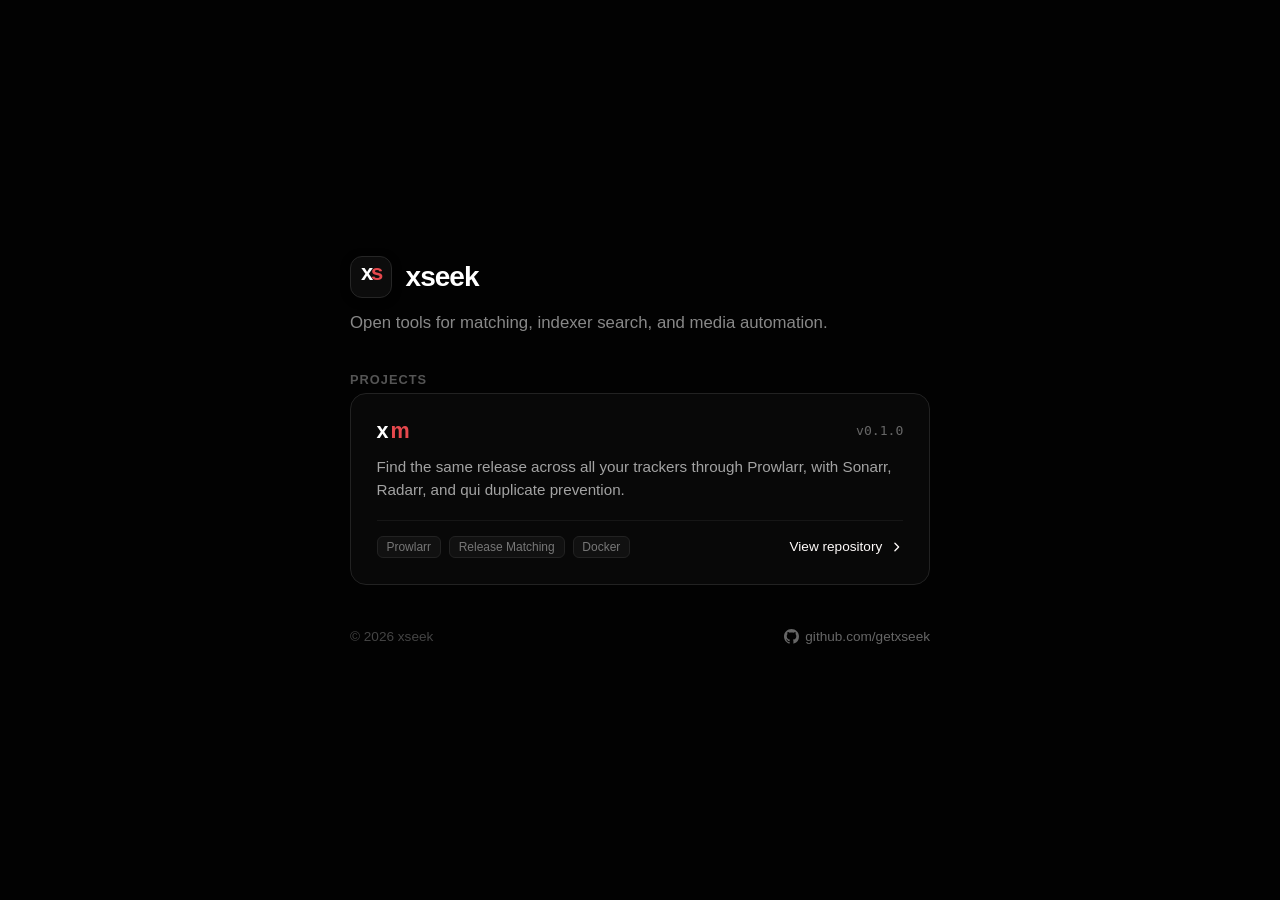
==== index.html @ e9cdfa70 "Landing placeholder for getxseek.com" ====
<!DOCTYPE html>
<html lang="en">
<head>
  <meta charset="UTF-8">
  <meta name="viewport" content="width=device-width, initial-scale=1.0">
  <link rel="icon" type="image/svg+xml" href="data:image/svg+xml,<svg xmlns='http://www.w3.org/2000/svg' viewBox='0 0 64 64'><rect width='64' height='64' rx='16' fill='%23080808'/><rect width='62' height='62' x='1' y='1' rx='15' stroke='%23282828' stroke-width='1.5' fill='none'/><text x='21' y='40.5' font-family='Geist, Inter, -apple-system, BlinkMacSystemFont, Segoe UI, Roboto, Helvetica, Arial, sans-serif' font-size='34' font-weight='800' fill='%23FFFFFF' text-anchor='middle'>x</text><text x='44.5' y='40.5' font-family='Geist, Inter, -apple-system, BlinkMacSystemFont, Segoe UI, Roboto, Helvetica, Arial, sans-serif' font-size='34' font-weight='800' fill='%23E5484D' text-anchor='middle'>s</text></svg>">
  <style>
    *, *::before, *::after {
      box-sizing: border-box;
      margin: 0;
      padding: 0;
    }

    :root {
      --primary: #e5484d;
      --foreground: #fffbfa;
      --card: #080808;
      --card-hover: #0e0e0e;
      --border: #222222;
      --border-hover: #333333;
      --muted: #888888;
    }

    body {
      background-color: #020202;
      color: var(--foreground);
      font-family: -apple-system, BlinkMacSystemFont, "Segoe UI", Roboto, Helvetica, Arial, sans-serif;
      min-height: 100vh;
      display: flex;
      flex-direction: column;
      align-items: center;
      justify-content: center;
      padding: 3.5rem 1.5rem;
      position: relative;
      overflow-x: hidden;
      -webkit-font-smoothing: antialiased;
      -moz-osx-font-smoothing: grayscale;
    }

    /* Off-center droplet ripples background matching xseek-match */
    .auth-abstract {
      position: fixed;
      inset: 0;
      z-index: 0;
      pointer-events: none;
      overflow: hidden;
      mask-image: radial-gradient(ellipse 35% 35% at 50% 50%, rgba(0, 0, 0, 0.25), black 95%);
    }

    .auth-abstract i {
      position: absolute;
      left: 74%;
      top: 26%;
      width: 140vmax;
      height: 140vmax;
      border: 1px solid rgba(229, 72, 77, 0.12);
      border-radius: 50%;
      transform: translate(-50%, -50%) scale(0.18);
      opacity: 0;
    }

    @media (prefers-reduced-motion: no-preference) {
      .auth-abstract i {
        animation: auth-droplet 15s cubic-bezier(0.16, 0.45, 0.4, 1) infinite;
      }
      .auth-abstract i:nth-child(2) {
        animation-delay: -5s;
      }
      .auth-abstract i:nth-child(3) {
        animation-delay: -10s;
      }
    }

    @keyframes auth-droplet {
      0% {
        transform: translate(-50%, -50%) scale(0.02);
        opacity: 0;
      }
      12% {
        opacity: 0.85;
      }
      65% {
        opacity: 0.35;
      }
      100% {
        transform: translate(-50%, -50%) scale(1);
        opacity: 0;
      }
    }

    @media (prefers-reduced-motion: reduce) {
      .auth-abstract i {
        opacity: 0.3;
        transform: translate(-50%, -50%) scale(0.35);
      }
      .auth-abstract i:nth-child(2) {
        opacity: 0.2;
        transform: translate(-50%, -50%) scale(0.65);
      }
      .auth-abstract i:nth-child(3) {
        opacity: 0.1;
        transform: translate(-50%, -50%) scale(0.95);
      }
    }

    .wrapper {
      position: relative;
      z-index: 1;
      width: 100%;
      max-width: 580px;
      display: flex;
      flex-direction: column;
      gap: 2.25rem;
    }

    /* Org Header */
    .org-header {
      display: flex;
      flex-direction: column;
      gap: 0.75rem;
    }

    .org-brand {
      display: inline-flex;
      align-items: center;
      gap: 0.85rem;
      text-decoration: none;
      color: inherit;
      width: fit-content;
    }

    .org-icon {
      width: 42px;
      height: 42px;
      border-radius: 12px;
      background: #0c0c0c;
      border: 1.5px solid #262626;
      display: flex;
      align-items: center;
      justify-content: center;
      font-size: 22px;
      font-weight: 800;
      line-height: 1;
      letter-spacing: -0.1em;
      box-shadow: 0 2px 10px rgba(0, 0, 0, 0.4);
    }

    .org-icon .mark {
      display: inline-flex;
      align-items: center;
      transform: translateY(-4.5px);
    }

    .org-icon .x {
      color: #ffffff;
    }

    .org-icon .s {
      color: var(--primary);
    }

    .org-title {
      font-size: 28px;
      font-weight: 800;
      letter-spacing: -0.035em;
      color: #ffffff;
    }

    .org-tagline {
      color: var(--muted);
      font-size: 1.05rem;
      line-height: 1.5;
    }

    /* Projects Section */
    .section-title {
      font-size: 0.8rem;
      font-weight: 600;
      text-transform: uppercase;
      letter-spacing: 0.08em;
      color: #555555;
      margin-bottom: 0.4rem;
    }

    .projects-list {
      display: flex;
      flex-direction: column;
      gap: 1rem;
    }

    /* Project Card */
    .project-card {
      display: block;
      background: var(--card);
      border: 1px solid var(--border);
      border-radius: 16px;
      padding: 1.6rem;
      text-decoration: none;
      color: inherit;
      transition: all 0.18s ease-in-out;
      position: relative;
    }

    .project-card:hover {
      background: var(--card-hover);
      border-color: var(--border-hover);
      box-shadow: 0 6px 30px rgba(0, 0, 0, 0.5);
      transform: translateY(-1.5px);
    }

    .project-top {
      display: flex;
      align-items: center;
      justify-content: space-between;
      gap: 1rem;
      margin-bottom: 0.85rem;
    }

    .project-identity {
      display: flex;
      align-items: center;
      gap: 0.95rem;
    }

    .project-name {
      font-size: 1.35rem;
      font-weight: 750;
      letter-spacing: -0.025em;
      color: #ffffff;
      display: inline-flex;
      align-items: center;
      line-height: 1;
      white-space: pre;
    }

    .project-name .dot {
      color: #555555;
      margin: 0 0.15rem;
      font-weight: 400;
    }

    .project-name .match {
      color: var(--primary);
      font-weight: 700;
    }

    /* Animation on xseek match */
    .xm-collapse {
      --xm-start: 650ms;
      display: inline-flex;
      align-items: center;
      line-height: 1;
      white-space: pre;
    }

    @media (prefers-reduced-motion: no-preference) {
      .xm-collapse .xm-x {
        animation: xm-close 750ms cubic-bezier(0.65, 0, 0.35, 1) var(--xm-start) both;
      }
      .xm-collapse .xm-tuck {
        display: inline-block;
        overflow: hidden;
        max-width: 1em;
        animation: xm-tuck 750ms cubic-bezier(0.65, 0, 0.35, 1) var(--xm-start) both;
      }

      .project-card:hover .xm-collapse .xm-x {
        animation: none;
        letter-spacing: -0.02em;
        transition: letter-spacing 0.35s cubic-bezier(0.16, 1, 0.3, 1);
      }
      .project-card:hover .xm-collapse .xm-tuck {
        animation: none;
        max-width: 1em;
        opacity: 1;
        transform: translateX(0);
        transition: all 0.35s cubic-bezier(0.16, 1, 0.3, 1);
      }
    }

    @keyframes xm-tuck {
      to {
        max-width: 0;
        opacity: 0;
        transform: translateX(-70%);
      }
    }

    @keyframes xm-close {
      from {
        letter-spacing: -0.02em;
      }
      to {
        letter-spacing: -0.13em;
      }
    }

    .version-tag {
      font-size: 0.82rem;
      font-weight: 500;
      color: #666666;
      font-family: ui-monospace, SFMono-Regular, Menlo, Monaco, Consolas, monospace;
    }

    .project-desc {
      color: #a3a3a3;
      font-size: 0.95rem;
      line-height: 1.55;
      margin-bottom: 1.15rem;
    }

    .project-footer {
      display: flex;
      align-items: center;
      justify-content: space-between;
      gap: 1rem;
      padding-top: 0.9rem;
      border-top: 1px solid #161616;
    }

    .tags {
      display: flex;
      align-items: center;
      gap: 0.5rem;
      flex-wrap: wrap;
    }

    .tag {
      font-size: 0.75rem;
      color: #777777;
      background: #111111;
      border: 1px solid #222222;
      padding: 0.2rem 0.55rem;
      border-radius: 6px;
    }

    .repo-link {
      display: inline-flex;
      align-items: center;
      gap: 0.45rem;
      font-size: 0.85rem;
      color: #fffbfa;
      font-weight: 500;
      transition: color 0.15s ease;
    }

    .repo-link svg {
      width: 14px;
      height: 14px;
      fill: currentColor;
    }

    .project-card:hover .repo-link {
      color: #ff9b9f;
    }

    /* Footer */
    .org-footer {
      display: flex;
      align-items: center;
      justify-content: space-between;
      color: #444444;
      font-size: 0.85rem;
      padding-top: 0.5rem;
    }

    .org-footer a {
      color: #666666;
      text-decoration: none;
      display: inline-flex;
      align-items: center;
      gap: 0.4rem;
      transition: color 0.15s ease;
    }

    .org-footer a:hover {
      color: #ffffff;
    }

    .org-footer svg {
      width: 15px;
      height: 15px;
      fill: currentColor;
    }
  </style>
</head>
<body>
  <!-- Droplet ripples background -->
  <div class="auth-abstract" aria-hidden="true">
    <i></i><i></i><i></i>
  </div>

  <div class="wrapper">
    <!-- Organization Header -->
    <header class="org-header">
      <div class="org-brand">
        <div class="org-icon" aria-hidden="true">
          <span class="mark"><span class="x">x</span><span class="s">s</span></span>
        </div>
        <h1 class="org-title">xseek</h1>
      </div>
      <p class="org-tagline">Open tools for matching, indexer search, and media automation.</p>
    </header>

    <!-- Projects Section -->
    <section>
      <div class="section-title">Projects</div>
      <div class="projects-list">
        <a class="project-card" href="https://github.com/getxseek/xseek-match" target="_blank" rel="noopener noreferrer">
          <div class="project-top">
            <h2 class="project-name xm-collapse">
              <span class="xm-x">x</span><span class="xm-tuck">s</span><span class="xm-tuck">e</span><span class="xm-tuck">e</span><span class="xm-tuck">k</span><span class="xm-tuck dot">&nbsp;·&nbsp;</span><span class="match">m</span><span class="xm-tuck match">a</span><span class="xm-tuck match">t</span><span class="xm-tuck match">c</span><span class="xm-tuck match">h</span>
            </h2>
            <span class="version-tag">v0.1.0</span>
          </div>

          <p class="project-desc">Find the same release across all your trackers through Prowlarr, with Sonarr, Radarr, and qui duplicate prevention.</p>

          <div class="project-footer">
            <div class="tags">
              <span class="tag">Prowlarr</span>
              <span class="tag">Release Matching</span>
              <span class="tag">Docker</span>
            </div>
            <span class="repo-link">
              <span>View repository</span>
              <svg viewBox="0 0 16 16" aria-hidden="true"><path fill-rule="evenodd" d="M6.22 3.22a.75.75 0 011.06 0l4.25 4.25a.75.75 0 010 1.06l-4.25 4.25a.75.75 0 01-1.06-1.06L9.94 8 6.22 4.28a.75.75 0 010-1.06z"/></svg>
            </span>
          </div>
        </a>
      </div>
    </section>

    <!-- Footer -->
    <footer class="org-footer">
      <span>© 2026 xseek</span>
      <a href="https://github.com/getxseek" target="_blank" rel="noopener noreferrer">
        <svg viewBox="0 0 24 24" aria-hidden="true">
          <path d="M12 0C5.37 0 0 5.37 0 12c0 5.31 3.435 9.795 8.205 11.385.6.105.825-.255.825-.57 0-.285-.015-1.23-.015-2.235-3.015.555-3.795-.735-4.035-1.41-.135-.345-.72-1.41-1.23-1.695-.42-.225-1.02-.78-.015-.795.945-.015 1.62.87 1.845 1.23 1.08 1.815 2.805 1.305 3.495.99.105-.78.42-1.305.765-1.605-2.67-.3-5.46-1.335-5.46-5.925 0-1.305.465-2.385 1.23-3.225-.12-.3-.54-1.53.12-3.18 0 0 1.005-.315 3.3 1.23.96-.27 1.98-.405 3-.405s2.04.135 3 .405c2.295-1.56 3.3-1.23 3.3-1.23.66 1.65.24 2.88.12 3.18.765.84 1.23 1.905 1.23 3.225 0 4.605-2.805 5.625-5.475 5.925.435.375.81 1.095.81 2.22 0 1.605-.015 2.895-.015 3.3 0 .315.225.69.825.57A12.02 12.02 0 0024 12c0-6.63-5.37-12-12-12z"/>
        </svg>
        <span>github.com/getxseek</span>
      </a>
    </footer>
  </div>
</body>
</html>
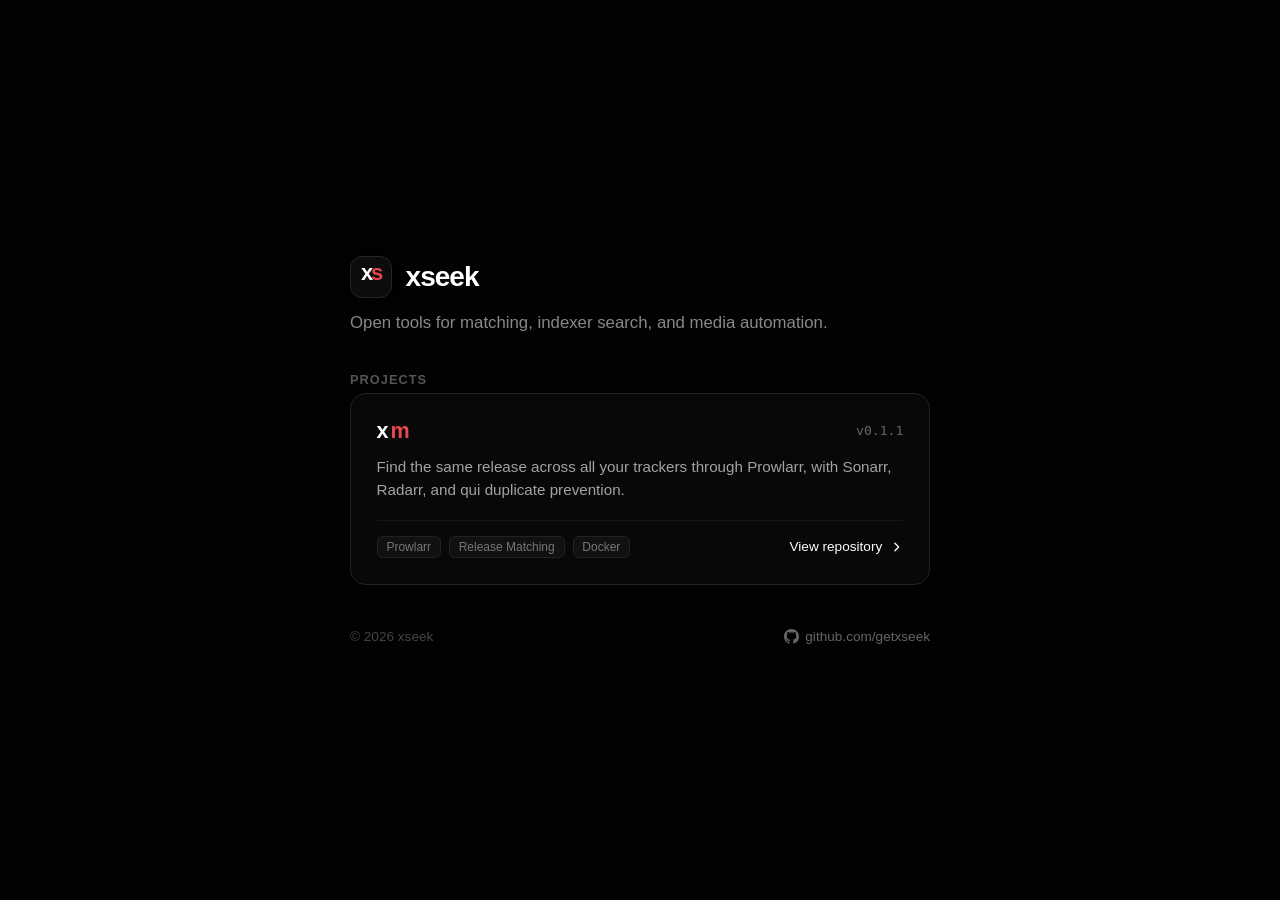
==== commit 06606e55: "chore: bump xseek-match version to v0.1.1" ====
--- a/index.html
+++ b/index.html
@@ -411,7 +411,7 @@
             <h2 class="project-name xm-collapse">
               <span class="xm-x">x</span><span class="xm-tuck">s</span><span class="xm-tuck">e</span><span class="xm-tuck">e</span><span class="xm-tuck">k</span><span class="xm-tuck dot">&nbsp;·&nbsp;</span><span class="match">m</span><span class="xm-tuck match">a</span><span class="xm-tuck match">t</span><span class="xm-tuck match">c</span><span class="xm-tuck match">h</span>
             </h2>
-            <span class="version-tag">v0.1.0</span>
+            <span class="version-tag">v0.1.1</span>
           </div>
 
           <p class="project-desc">Find the same release across all your trackers through Prowlarr, with Sonarr, Radarr, and qui duplicate prevention.</p>
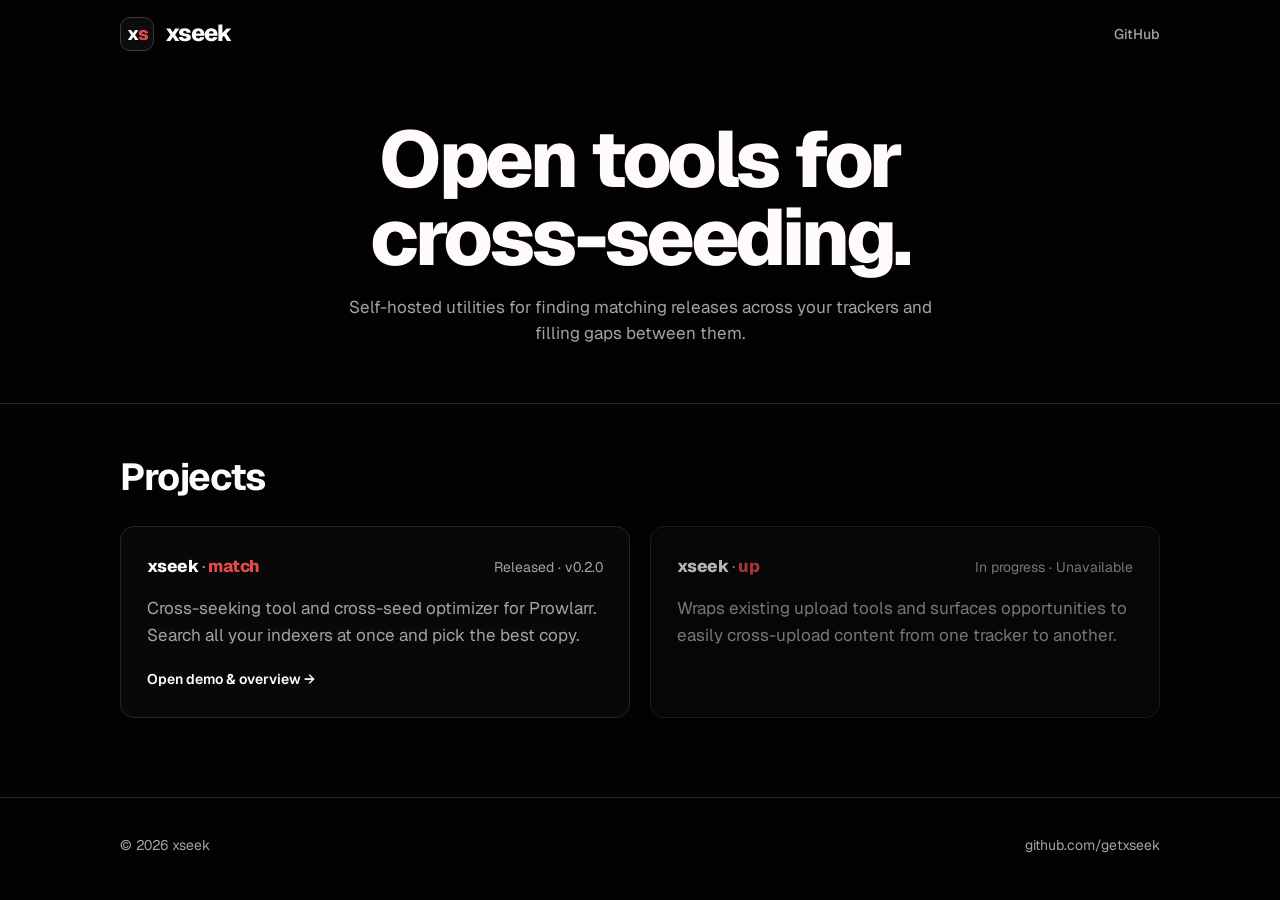
==== commit 357f3648: "feat: redesign landing page and add xseek-match demo subpage" ====
--- a/index.html
+++ b/index.html
@@ -1,446 +1,76 @@
 <!DOCTYPE html>
-<html lang="en">
+<html lang="en" data-theme="xseek">
 <head>
   <meta charset="UTF-8">
   <meta name="viewport" content="width=device-width, initial-scale=1.0">
+  <title>xseek | Open tools for cross-seeding</title>
+  <meta name="description" content="Self-hosted utilities for finding matching releases across your trackers and filling gaps between them.">
   <link rel="icon" type="image/svg+xml" href="data:image/svg+xml,<svg xmlns='http://www.w3.org/2000/svg' viewBox='0 0 64 64'><rect width='64' height='64' rx='16' fill='%23080808'/><rect width='62' height='62' x='1' y='1' rx='15' stroke='%23282828' stroke-width='1.5' fill='none'/><text x='21' y='40.5' font-family='Geist, Inter, -apple-system, BlinkMacSystemFont, Segoe UI, Roboto, Helvetica, Arial, sans-serif' font-size='34' font-weight='800' fill='%23FFFFFF' text-anchor='middle'>x</text><text x='44.5' y='40.5' font-family='Geist, Inter, -apple-system, BlinkMacSystemFont, Segoe UI, Roboto, Helvetica, Arial, sans-serif' font-size='34' font-weight='800' fill='%23E5484D' text-anchor='middle'>s</text></svg>">
-  <style>
-    *, *::before, *::after {
-      box-sizing: border-box;
-      margin: 0;
-      padding: 0;
-    }
-
-    :root {
-      --primary: #e5484d;
-      --foreground: #fffbfa;
-      --card: #080808;
-      --card-hover: #0e0e0e;
-      --border: #222222;
-      --border-hover: #333333;
-      --muted: #888888;
-    }
-
-    body {
-      background-color: #020202;
-      color: var(--foreground);
-      font-family: -apple-system, BlinkMacSystemFont, "Segoe UI", Roboto, Helvetica, Arial, sans-serif;
-      min-height: 100vh;
-      display: flex;
-      flex-direction: column;
-      align-items: center;
-      justify-content: center;
-      padding: 3.5rem 1.5rem;
-      position: relative;
-      overflow-x: hidden;
-      -webkit-font-smoothing: antialiased;
-      -moz-osx-font-smoothing: grayscale;
-    }
-
-    /* Off-center droplet ripples background matching xseek-match */
-    .auth-abstract {
-      position: fixed;
-      inset: 0;
-      z-index: 0;
-      pointer-events: none;
-      overflow: hidden;
-      mask-image: radial-gradient(ellipse 35% 35% at 50% 50%, rgba(0, 0, 0, 0.25), black 95%);
-    }
-
-    .auth-abstract i {
-      position: absolute;
-      left: 74%;
-      top: 26%;
-      width: 140vmax;
-      height: 140vmax;
-      border: 1px solid rgba(229, 72, 77, 0.12);
-      border-radius: 50%;
-      transform: translate(-50%, -50%) scale(0.18);
-      opacity: 0;
-    }
-
-    @media (prefers-reduced-motion: no-preference) {
-      .auth-abstract i {
-        animation: auth-droplet 15s cubic-bezier(0.16, 0.45, 0.4, 1) infinite;
-      }
-      .auth-abstract i:nth-child(2) {
-        animation-delay: -5s;
-      }
-      .auth-abstract i:nth-child(3) {
-        animation-delay: -10s;
-      }
-    }
-
-    @keyframes auth-droplet {
-      0% {
-        transform: translate(-50%, -50%) scale(0.02);
-        opacity: 0;
-      }
-      12% {
-        opacity: 0.85;
-      }
-      65% {
-        opacity: 0.35;
-      }
-      100% {
-        transform: translate(-50%, -50%) scale(1);
-        opacity: 0;
-      }
-    }
-
-    @media (prefers-reduced-motion: reduce) {
-      .auth-abstract i {
-        opacity: 0.3;
-        transform: translate(-50%, -50%) scale(0.35);
-      }
-      .auth-abstract i:nth-child(2) {
-        opacity: 0.2;
-        transform: translate(-50%, -50%) scale(0.65);
-      }
-      .auth-abstract i:nth-child(3) {
-        opacity: 0.1;
-        transform: translate(-50%, -50%) scale(0.95);
-      }
-    }
-
-    .wrapper {
-      position: relative;
-      z-index: 1;
-      width: 100%;
-      max-width: 580px;
-      display: flex;
-      flex-direction: column;
-      gap: 2.25rem;
-    }
-
-    /* Org Header */
-    .org-header {
-      display: flex;
-      flex-direction: column;
-      gap: 0.75rem;
-    }
-
-    .org-brand {
-      display: inline-flex;
-      align-items: center;
-      gap: 0.85rem;
-      text-decoration: none;
-      color: inherit;
-      width: fit-content;
-    }
-
-    .org-icon {
-      width: 42px;
-      height: 42px;
-      border-radius: 12px;
-      background: #0c0c0c;
-      border: 1.5px solid #262626;
-      display: flex;
-      align-items: center;
-      justify-content: center;
-      font-size: 22px;
-      font-weight: 800;
-      line-height: 1;
-      letter-spacing: -0.1em;
-      box-shadow: 0 2px 10px rgba(0, 0, 0, 0.4);
-    }
-
-    .org-icon .mark {
-      display: inline-flex;
-      align-items: center;
-      transform: translateY(-4.5px);
-    }
-
-    .org-icon .x {
-      color: #ffffff;
-    }
-
-    .org-icon .s {
-      color: var(--primary);
-    }
-
-    .org-title {
-      font-size: 28px;
-      font-weight: 800;
-      letter-spacing: -0.035em;
-      color: #ffffff;
-    }
-
-    .org-tagline {
-      color: var(--muted);
-      font-size: 1.05rem;
-      line-height: 1.5;
-    }
-
-    /* Projects Section */
-    .section-title {
-      font-size: 0.8rem;
-      font-weight: 600;
-      text-transform: uppercase;
-      letter-spacing: 0.08em;
-      color: #555555;
-      margin-bottom: 0.4rem;
-    }
-
-    .projects-list {
-      display: flex;
-      flex-direction: column;
-      gap: 1rem;
-    }
-
-    /* Project Card */
-    .project-card {
-      display: block;
-      background: var(--card);
-      border: 1px solid var(--border);
-      border-radius: 16px;
-      padding: 1.6rem;
-      text-decoration: none;
-      color: inherit;
-      transition: all 0.18s ease-in-out;
-      position: relative;
-    }
-
-    .project-card:hover {
-      background: var(--card-hover);
-      border-color: var(--border-hover);
-      box-shadow: 0 6px 30px rgba(0, 0, 0, 0.5);
-      transform: translateY(-1.5px);
-    }
-
-    .project-top {
-      display: flex;
-      align-items: center;
-      justify-content: space-between;
-      gap: 1rem;
-      margin-bottom: 0.85rem;
-    }
-
-    .project-identity {
-      display: flex;
-      align-items: center;
-      gap: 0.95rem;
-    }
-
-    .project-name {
-      font-size: 1.35rem;
-      font-weight: 750;
-      letter-spacing: -0.025em;
-      color: #ffffff;
-      display: inline-flex;
-      align-items: center;
-      line-height: 1;
-      white-space: pre;
-    }
-
-    .project-name .dot {
-      color: #555555;
-      margin: 0 0.15rem;
-      font-weight: 400;
-    }
-
-    .project-name .match {
-      color: var(--primary);
-      font-weight: 700;
-    }
-
-    /* Animation on xseek match */
-    .xm-collapse {
-      --xm-start: 650ms;
-      display: inline-flex;
-      align-items: center;
-      line-height: 1;
-      white-space: pre;
-    }
-
-    @media (prefers-reduced-motion: no-preference) {
-      .xm-collapse .xm-x {
-        animation: xm-close 750ms cubic-bezier(0.65, 0, 0.35, 1) var(--xm-start) both;
-      }
-      .xm-collapse .xm-tuck {
-        display: inline-block;
-        overflow: hidden;
-        max-width: 1em;
-        animation: xm-tuck 750ms cubic-bezier(0.65, 0, 0.35, 1) var(--xm-start) both;
-      }
-
-      .project-card:hover .xm-collapse .xm-x {
-        animation: none;
-        letter-spacing: -0.02em;
-        transition: letter-spacing 0.35s cubic-bezier(0.16, 1, 0.3, 1);
-      }
-      .project-card:hover .xm-collapse .xm-tuck {
-        animation: none;
-        max-width: 1em;
-        opacity: 1;
-        transform: translateX(0);
-        transition: all 0.35s cubic-bezier(0.16, 1, 0.3, 1);
-      }
-    }
-
-    @keyframes xm-tuck {
-      to {
-        max-width: 0;
-        opacity: 0;
-        transform: translateX(-70%);
-      }
-    }
-
-    @keyframes xm-close {
-      from {
-        letter-spacing: -0.02em;
-      }
-      to {
-        letter-spacing: -0.13em;
-      }
-    }
-
-    .version-tag {
-      font-size: 0.82rem;
-      font-weight: 500;
-      color: #666666;
-      font-family: ui-monospace, SFMono-Regular, Menlo, Monaco, Consolas, monospace;
-    }
-
-    .project-desc {
-      color: #a3a3a3;
-      font-size: 0.95rem;
-      line-height: 1.55;
-      margin-bottom: 1.15rem;
-    }
-
-    .project-footer {
-      display: flex;
-      align-items: center;
-      justify-content: space-between;
-      gap: 1rem;
-      padding-top: 0.9rem;
-      border-top: 1px solid #161616;
-    }
-
-    .tags {
-      display: flex;
-      align-items: center;
-      gap: 0.5rem;
-      flex-wrap: wrap;
-    }
-
-    .tag {
-      font-size: 0.75rem;
-      color: #777777;
-      background: #111111;
-      border: 1px solid #222222;
-      padding: 0.2rem 0.55rem;
-      border-radius: 6px;
-    }
-
-    .repo-link {
-      display: inline-flex;
-      align-items: center;
-      gap: 0.45rem;
-      font-size: 0.85rem;
-      color: #fffbfa;
-      font-weight: 500;
-      transition: color 0.15s ease;
-    }
-
-    .repo-link svg {
-      width: 14px;
-      height: 14px;
-      fill: currentColor;
-    }
-
-    .project-card:hover .repo-link {
-      color: #ff9b9f;
-    }
-
-    /* Footer */
-    .org-footer {
-      display: flex;
-      align-items: center;
-      justify-content: space-between;
-      color: #444444;
-      font-size: 0.85rem;
-      padding-top: 0.5rem;
-    }
-
-    .org-footer a {
-      color: #666666;
-      text-decoration: none;
-      display: inline-flex;
-      align-items: center;
-      gap: 0.4rem;
-      transition: color 0.15s ease;
-    }
-
-    .org-footer a:hover {
-      color: #ffffff;
-    }
-
-    .org-footer svg {
-      width: 15px;
-      height: 15px;
-      fill: currentColor;
-    }
-  </style>
+  <link rel="preconnect" href="https://fonts.googleapis.com">
+  <link rel="preconnect" href="https://fonts.gstatic.com" crossorigin>
+  <link href="https://fonts.googleapis.com/css2?family=Geist:wght@400;500;600;700;800&display=swap" rel="stylesheet">
+  <link rel="stylesheet" href="styles.css">
 </head>
 <body>
-  <!-- Droplet ripples background -->
-  <div class="auth-abstract" aria-hidden="true">
-    <i></i><i></i><i></i>
-  </div>
+  <header class="site-header" id="site-header">
+    <div class="header-inner">
+      <a class="brand" href="#top" aria-label="xseek home">
+        <span class="brand-icon" aria-hidden="true"><span class="brand-x">x</span><span class="brand-s">s</span></span>
+        <span class="brand-wordmark">xseek</span>
+      </a>
+      <nav class="site-nav" aria-label="Primary navigation">
+        <a href="https://github.com/getxseek" target="_blank" rel="noopener noreferrer">GitHub</a>
+      </nav>
+    </div>
+  </header>
 
-  <div class="wrapper">
-    <!-- Organization Header -->
-    <header class="org-header">
-      <div class="org-brand">
-        <div class="org-icon" aria-hidden="true">
-          <span class="mark"><span class="x">x</span><span class="s">s</span></span>
-        </div>
-        <h1 class="org-title">xseek</h1>
+  <main id="top">
+    <section class="hero hero-compact" aria-labelledby="hero-title">
+      <div class="hero-ripples" aria-hidden="true">
+        <i></i><i></i><i></i>
       </div>
-      <p class="org-tagline">Open tools for matching, indexer search, and media automation.</p>
-    </header>
 
-    <!-- Projects Section -->
-    <section>
-      <div class="section-title">Projects</div>
-      <div class="projects-list">
-        <a class="project-card" href="https://github.com/getxseek/xseek-match" target="_blank" rel="noopener noreferrer">
-          <div class="project-top">
-            <h2 class="project-name xm-collapse">
-              <span class="xm-x">x</span><span class="xm-tuck">s</span><span class="xm-tuck">e</span><span class="xm-tuck">e</span><span class="xm-tuck">k</span><span class="xm-tuck dot">&nbsp;·&nbsp;</span><span class="match">m</span><span class="xm-tuck match">a</span><span class="xm-tuck match">t</span><span class="xm-tuck match">c</span><span class="xm-tuck match">h</span>
-            </h2>
-            <span class="version-tag">v0.1.1</span>
-          </div>
-
-          <p class="project-desc">Find the same release across all your trackers through Prowlarr, with Sonarr, Radarr, and qui duplicate prevention.</p>
-
-          <div class="project-footer">
-            <div class="tags">
-              <span class="tag">Prowlarr</span>
-              <span class="tag">Release Matching</span>
-              <span class="tag">Docker</span>
-            </div>
-            <span class="repo-link">
-              <span>View repository</span>
-              <svg viewBox="0 0 16 16" aria-hidden="true"><path fill-rule="evenodd" d="M6.22 3.22a.75.75 0 011.06 0l4.25 4.25a.75.75 0 010 1.06l-4.25 4.25a.75.75 0 01-1.06-1.06L9.94 8 6.22 4.28a.75.75 0 010-1.06z"/></svg>
-            </span>
-          </div>
-        </a>
+      <div class="hero-content">
+        <h1 class="hero-title" id="hero-title">Open tools for cross-seeding.</h1>
+        <p class="hero-subtitle">Self-hosted utilities for finding matching releases across your trackers and filling gaps between them.</p>
       </div>
     </section>
 
-    <!-- Footer -->
-    <footer class="org-footer">
-      <span>© 2026 xseek</span>
-      <a href="https://github.com/getxseek" target="_blank" rel="noopener noreferrer">
-        <svg viewBox="0 0 24 24" aria-hidden="true">
-          <path d="M12 0C5.37 0 0 5.37 0 12c0 5.31 3.435 9.795 8.205 11.385.6.105.825-.255.825-.57 0-.285-.015-1.23-.015-2.235-3.015.555-3.795-.735-4.035-1.41-.135-.345-.72-1.41-1.23-1.695-.42-.225-1.02-.78-.015-.795.945-.015 1.62.87 1.845 1.23 1.08 1.815 2.805 1.305 3.495.99.105-.78.42-1.305.765-1.605-2.67-.3-5.46-1.335-5.46-5.925 0-1.305.465-2.385 1.23-3.225-.12-.3-.54-1.53.12-3.18 0 0 1.005-.315 3.3 1.23.96-.27 1.98-.405 3-.405s2.04.135 3 .405c2.295-1.56 3.3-1.23 3.3-1.23.66 1.65.24 2.88.12 3.18.765.84 1.23 1.905 1.23 3.225 0 4.605-2.805 5.625-5.475 5.925.435.375.81 1.095.81 2.22 0 1.605-.015 2.895-.015 3.3 0 .315.225.69.825.57A12.02 12.02 0 0024 12c0-6.63-5.37-12-12-12z"/>
-        </svg>
-        <span>github.com/getxseek</span>
-      </a>
-    </footer>
-  </div>
+    <section class="section section-ruled section-compact" id="projects" aria-labelledby="projects-title">
+      <div class="container">
+        <h2 class="section-heading" id="projects-title">Projects</h2>
+
+        <div class="projects-grid">
+          <a class="project-card" href="./match/">
+            <div class="project-head">
+              <h3 class="project-title">xseek <span class="brand-dot">·</span> <span class="brand-red">match</span></h3>
+              <p class="project-status">Released · <span data-github-release="getxseek/xseek-match">v0.2.0</span></p>
+            </div>
+            <p class="body-prose">Cross-seeking tool and cross-seed optimizer for Prowlarr. Search all your indexers at once and pick the best copy.</p>
+            <span class="project-action">Open demo &amp; overview →</span>
+          </a>
+
+          <div class="project-card is-unavailable" aria-disabled="true">
+            <div class="project-head">
+              <h3 class="project-title">xseek <span class="brand-dot">·</span> <span class="brand-red">up</span></h3>
+              <p class="project-status">In progress · Unavailable</p>
+            </div>
+            <p class="body-prose">Wraps existing upload tools and surfaces opportunities to easily cross-upload content from one tracker to another.</p>
+          </div>
+        </div>
+      </div>
+    </section>
+  </main>
+
+  <footer class="site-footer">
+    <div class="container footer-inner">
+      <p class="footer-meta">© 2026 xseek</p>
+      <div class="footer-links">
+        <a href="https://github.com/getxseek" target="_blank" rel="noopener noreferrer">github.com/getxseek</a>
+      </div>
+    </div>
+  </footer>
+
+  <script src="app.js"></script>
 </body>
 </html>
--- a/styles.css
+++ b/styles.css
@@ -0,0 +1,929 @@
+:root,
+[data-theme='xseek'] {
+  --background: #020202;
+  --surface: #080808;
+  --surface-2: #141414;
+  --surface-hover: #1b1b1b;
+  --foreground: #fffbfa;
+  --muted-foreground: #a3a3a3;
+  --border: #262626;
+  --border-strong: #3a3a3a;
+  --brand-red: #e5484d;
+  --primary: #d93b40;
+  --primary-hover: #e5484d;
+  --primary-foreground: #fffbfa;
+  --primary-text: #ff9b9f;
+  --primary-tint: rgba(229, 72, 77, 0.14);
+  --primary-ring: rgba(229, 72, 77, 0.24);
+  --positive: #6bf178;
+  --positive-tint: rgba(107, 241, 120, 0.12);
+  --warning: #e9b45a;
+  --warning-tint: rgba(233, 180, 90, 0.12);
+  --info: #69b7d4;
+  --header-scrolled: rgba(2, 2, 2, 0.86);
+
+  --text-heading: clamp(1.75rem, 3vw, 2.35rem);
+  --text-body: 1.0625rem;
+  --text-sm: 0.875rem;
+  --radius-lg: 14px;
+  --radius-md: 10px;
+  --radius-pill: 999px;
+  --ease-out: cubic-bezier(0.22, 1, 0.36, 1);
+  color-scheme: dark;
+}
+
+[data-theme='midnight'] {
+  --background: #0b0e14;
+  --surface: #11151d;
+  --surface-2: #1a202b;
+  --surface-hover: #212836;
+  --foreground: #e6eaf2;
+  --muted-foreground: #9aa4b5;
+  --border: #262d3a;
+  --border-strong: #374154;
+  --primary: #3b7be0;
+  --primary-hover: #5b9cff;
+  --primary-foreground: #fffbfa;
+  --primary-text: #8dbbff;
+  --primary-tint: rgba(91, 156, 255, 0.14);
+  --primary-ring: rgba(91, 156, 255, 0.24);
+  --positive: #5fdc8a;
+  --positive-tint: rgba(95, 220, 138, 0.12);
+  --warning: #e6b45e;
+  --warning-tint: rgba(230, 180, 94, 0.12);
+  --info: #6cc3e0;
+  --header-scrolled: rgba(11, 14, 20, 0.86);
+}
+
+[data-theme='nord'] {
+  --background: #2e3440;
+  --surface: #343a45;
+  --surface-2: #3f4550;
+  --surface-hover: #474e5b;
+  --foreground: #eceff4;
+  --muted-foreground: #d8dee9;
+  --border: #434c5e;
+  --border-strong: #5c6474;
+  --primary: #4e8999;
+  --primary-hover: #629fb0;
+  --primary-foreground: #eceff4;
+  --primary-text: #88c0d0;
+  --primary-tint: rgba(136, 192, 208, 0.16);
+  --primary-ring: rgba(136, 192, 208, 0.24);
+  --positive: #a3be8c;
+  --positive-tint: rgba(163, 190, 140, 0.14);
+  --warning: #ebcb8b;
+  --warning-tint: rgba(235, 203, 139, 0.14);
+  --info: #94afca;
+  --header-scrolled: rgba(46, 52, 64, 0.88);
+}
+
+[data-theme='catppuccin'] {
+  --background: #1e1e2e;
+  --surface: #232434;
+  --surface-2: #2e2f40;
+  --surface-hover: #36384c;
+  --foreground: #cdd6f4;
+  --muted-foreground: #a6adc8;
+  --border: #313244;
+  --border-strong: #484b5e;
+  --primary: #8b5fc7;
+  --primary-hover: #9f75db;
+  --primary-foreground: #fffbfa;
+  --primary-text: #cba6f7;
+  --primary-tint: rgba(203, 166, 247, 0.16);
+  --primary-ring: rgba(203, 166, 247, 0.24);
+  --positive: #a6e3a1;
+  --positive-tint: rgba(166, 227, 161, 0.14);
+  --warning: #f9e2af;
+  --warning-tint: rgba(249, 226, 175, 0.12);
+  --info: #89dceb;
+  --header-scrolled: rgba(30, 30, 46, 0.88);
+}
+
+[data-theme='dracula'] {
+  --background: #282a36;
+  --surface: #2e303c;
+  --surface-2: #3b3d47;
+  --surface-hover: #454754;
+  --foreground: #f8f8f2;
+  --muted-foreground: #b8c1db;
+  --border: #44475a;
+  --border-strong: #5f6271;
+  --primary: #8257c7;
+  --primary-hover: #9a70dd;
+  --primary-foreground: #f8f8f2;
+  --primary-text: #bd93f9;
+  --primary-tint: rgba(189, 147, 249, 0.16);
+  --primary-ring: rgba(189, 147, 249, 0.24);
+  --positive: #50fa7b;
+  --positive-tint: rgba(80, 250, 123, 0.12);
+  --warning: #f1fa8c;
+  --warning-tint: rgba(241, 250, 140, 0.12);
+  --info: #8be9fd;
+  --header-scrolled: rgba(40, 42, 54, 0.88);
+}
+
+*,
+*::before,
+*::after {
+  box-sizing: border-box;
+  margin: 0;
+  padding: 0;
+}
+
+html {
+  scroll-behavior: smooth;
+  background-color: var(--background);
+}
+
+body {
+  background-color: var(--background);
+  color: var(--foreground);
+  font-family: 'Geist', -apple-system, BlinkMacSystemFont, 'Segoe UI', Roboto, sans-serif;
+  font-size: var(--text-body);
+  line-height: 1.6;
+  font-variant-numeric: tabular-nums;
+  -webkit-font-smoothing: antialiased;
+  -moz-osx-font-smoothing: grayscale;
+  overflow-x: hidden;
+  min-height: 100dvh;
+  display: flex;
+  flex-direction: column;
+  transition: background-color 220ms var(--ease-out), color 220ms var(--ease-out);
+}
+
+main {
+  flex: 1 0 auto;
+}
+
+a {
+  color: inherit;
+}
+
+button,
+input {
+  font: inherit;
+  color: inherit;
+}
+
+code,
+pre {
+  font-family: 'Geist Mono', ui-monospace, SFMono-Regular, Menlo, Monaco, Consolas, monospace;
+}
+
+.container {
+  width: min(1040px, 92vw);
+  margin: 0 auto;
+}
+
+/* Header */
+.site-header {
+  position: fixed;
+  top: 0;
+  left: 0;
+  right: 0;
+  z-index: 40;
+  border-bottom: 1px solid transparent;
+  background-color: transparent;
+  transition: background-color 200ms var(--ease-out), border-color 200ms var(--ease-out);
+}
+
+.site-header.is-scrolled {
+  background-color: var(--header-scrolled);
+  backdrop-filter: blur(14px);
+  border-bottom-color: var(--border);
+}
+
+.header-inner {
+  width: min(1040px, 92vw);
+  margin: 0 auto;
+  height: 68px;
+  display: flex;
+  align-items: center;
+  justify-content: space-between;
+  gap: 1.5rem;
+}
+
+.brand {
+  display: inline-flex;
+  align-items: center;
+  gap: 0.7rem;
+  text-decoration: none;
+  flex-shrink: 0;
+}
+
+.brand-icon {
+  width: 34px;
+  height: 34px;
+  border-radius: 10px;
+  background: #0c0c0c;
+  border: 1.5px solid var(--border-strong);
+  display: inline-flex;
+  align-items: center;
+  justify-content: center;
+  font-size: 1.15rem;
+  font-weight: 800;
+  line-height: 1;
+  letter-spacing: -0.06em;
+}
+
+.brand-x {
+  color: #ffffff;
+}
+
+.brand-s,
+.brand-red {
+  color: var(--brand-red);
+}
+
+.brand-dot {
+  color: var(--muted-foreground);
+  font-weight: 400;
+}
+
+.brand-wordmark {
+  font-size: 1.45rem;
+  font-weight: 800;
+  letter-spacing: -0.04em;
+  color: var(--foreground);
+}
+
+.site-nav {
+  display: flex;
+  align-items: center;
+  gap: 1.5rem;
+}
+
+.site-nav a {
+  text-decoration: none;
+  font-size: var(--text-sm);
+  font-weight: 500;
+  color: var(--muted-foreground);
+  white-space: nowrap;
+  transition: color 160ms var(--ease-out);
+}
+
+.site-nav a:hover {
+  color: var(--foreground);
+}
+
+/* Hero */
+.hero {
+  position: relative;
+  padding: 7.5rem 4vw 4.25rem;
+  overflow: hidden;
+  display: flex;
+  flex-direction: column;
+  align-items: center;
+}
+
+.hero-compact {
+  padding: 7.5rem 4vw 3.5rem;
+}
+
+.hero-ripples {
+  position: absolute;
+  inset: 0;
+  z-index: 0;
+  pointer-events: none;
+  overflow: hidden;
+  mask-image: radial-gradient(ellipse 46% 44% at 50% 45%, rgba(0, 0, 0, 0.35), black 92%);
+}
+
+.hero-ripples i {
+  position: absolute;
+  left: 72%;
+  top: 26%;
+  width: 115vmax;
+  height: 115vmax;
+  border: 1px solid var(--primary-ring);
+  border-radius: 50%;
+  transform: translate(-50%, -50%) scale(0.18);
+  opacity: 0;
+}
+
+@media (prefers-reduced-motion: no-preference) {
+  .hero-ripples i {
+    animation: xseek-droplet 18s linear infinite;
+  }
+  .hero-ripples i:nth-child(2) {
+    animation-delay: -6s;
+  }
+  .hero-ripples i:nth-child(3) {
+    animation-delay: -12s;
+  }
+}
+
+@keyframes xseek-droplet {
+  0% {
+    transform: translate(-50%, -50%) scale(0.05);
+    opacity: 0;
+  }
+  18% {
+    opacity: 0.65;
+  }
+  70% {
+    opacity: 0.25;
+  }
+  88%,
+  100% {
+    transform: translate(-50%, -50%) scale(1);
+    opacity: 0;
+  }
+}
+
+.hero-content {
+  position: relative;
+  z-index: 1;
+  width: min(860px, 100%);
+  text-align: center;
+  display: flex;
+  flex-direction: column;
+  align-items: center;
+  gap: 1.15rem;
+}
+
+.hero-title {
+  font-size: clamp(3rem, 6.2vw, 5.15rem);
+  font-weight: 800;
+  line-height: 0.98;
+  letter-spacing: -0.045em;
+  color: var(--foreground);
+  max-width: 13ch;
+}
+
+.hero-subtitle {
+  font-size: var(--text-body);
+  line-height: 1.55;
+  color: var(--muted-foreground);
+  max-width: 54ch;
+}
+
+.hero-cta {
+  margin-top: 0.35rem;
+}
+
+.primary-button {
+  display: inline-flex;
+  align-items: center;
+  justify-content: center;
+  min-height: 44px;
+  padding: 0.75rem 1.45rem;
+  border-radius: var(--radius-md);
+  background-color: var(--primary);
+  color: var(--primary-foreground);
+  font-size: var(--text-sm);
+  font-weight: 600;
+  text-decoration: none;
+  border: 1px solid transparent;
+  transition: background-color 180ms var(--ease-out), transform 180ms var(--ease-out);
+}
+
+.primary-button:hover {
+  background-color: var(--primary-hover);
+  transform: translateY(-1px);
+}
+
+.primary-button:focus-visible,
+.site-nav a:focus-visible,
+.brand:focus-visible,
+.footer-links a:focus-visible,
+.project-card:focus-visible,
+.segmented-item:focus-visible,
+.copy-button:focus-visible,
+.group-toggle:focus-visible,
+.switch-control input:focus-visible + .switch-track {
+  outline: 2px solid var(--brand-red);
+  outline-offset: 2px;
+}
+
+/* Sections */
+.section {
+  padding: 4.5rem 0;
+  scroll-margin-top: 84px;
+}
+
+.section-compact {
+  padding: 3.25rem 0 4.5rem;
+}
+
+.section-ruled {
+  border-top: 1px solid var(--border);
+}
+
+.section-heading {
+  font-size: var(--text-heading);
+  font-weight: 700;
+  line-height: 1.12;
+  letter-spacing: -0.03em;
+  color: var(--foreground);
+  margin-bottom: 1.75rem;
+}
+
+.body-prose {
+  font-size: var(--text-body);
+  line-height: 1.58;
+  color: var(--muted-foreground);
+  max-width: 60ch;
+}
+
+/* Main Landing Projects Grid */
+.projects-grid {
+  display: grid;
+  grid-template-columns: repeat(2, minmax(0, 1fr));
+  gap: 1.25rem;
+}
+
+.project-card {
+  display: flex;
+  flex-direction: column;
+  gap: 0.9rem;
+  padding: 1.65rem;
+  border-radius: var(--radius-lg);
+  border: 1px solid var(--border);
+  background-color: var(--surface);
+  text-decoration: none;
+  transition: border-color 180ms var(--ease-out), background-color 180ms var(--ease-out), transform 180ms var(--ease-out);
+}
+
+a.project-card:hover {
+  border-color: var(--border-strong);
+  background-color: var(--surface-2);
+  transform: translateY(-2px);
+}
+
+.project-card.is-unavailable {
+  opacity: 0.72;
+}
+
+.project-head {
+  display: flex;
+  align-items: baseline;
+  justify-content: space-between;
+  gap: 1rem;
+  flex-wrap: wrap;
+}
+
+.project-title {
+  font-size: var(--text-body);
+  font-weight: 800;
+  letter-spacing: -0.025em;
+  color: var(--foreground);
+}
+
+.project-status {
+  font-size: var(--text-sm);
+  color: var(--muted-foreground);
+}
+
+.project-action {
+  margin-top: auto;
+  padding-top: 0.35rem;
+  font-size: var(--text-sm);
+  font-weight: 600;
+  color: var(--foreground);
+}
+
+/* Subpage Workbench Demo */
+.workbench {
+  position: relative;
+  z-index: 1;
+  width: min(1040px, 100%);
+  margin-top: 2.5rem;
+  background-color: var(--surface);
+  border: 1px solid var(--border);
+  border-radius: var(--radius-lg);
+  overflow: hidden;
+  box-shadow: 0 24px 72px rgba(0, 0, 0, 0.45);
+}
+
+.workbench-toolbar {
+  display: flex;
+  align-items: center;
+  justify-content: space-between;
+  gap: 1rem;
+  flex-wrap: wrap;
+  padding: 0.95rem 1.2rem;
+  border-bottom: 1px solid var(--border);
+  background-color: var(--surface-2);
+}
+
+.workbench-controls {
+  display: flex;
+  align-items: center;
+  gap: 1rem;
+  flex-wrap: wrap;
+}
+
+.segmented {
+  display: inline-flex;
+  align-items: center;
+  flex-wrap: wrap;
+  max-width: 100%;
+  background-color: var(--background);
+  border: 1px solid var(--border);
+  border-radius: var(--radius-md);
+  padding: 3px;
+  gap: 2px;
+}
+
+.segmented-item {
+  border: 0;
+  background: transparent;
+  color: var(--muted-foreground);
+  font-size: var(--text-sm);
+  font-weight: 500;
+  padding: 0.42rem 0.8rem;
+  border-radius: 7px;
+  cursor: pointer;
+  white-space: nowrap;
+  transition: background-color 160ms var(--ease-out), color 160ms var(--ease-out);
+}
+
+.segmented-item:hover {
+  color: var(--foreground);
+}
+
+.segmented-item.is-active {
+  background-color: var(--surface-2);
+  color: var(--foreground);
+}
+
+.switch-control {
+  display: inline-flex;
+  align-items: center;
+  gap: 0.6rem;
+  cursor: pointer;
+  font-size: var(--text-sm);
+  color: var(--muted-foreground);
+  user-select: none;
+}
+
+.switch-control input {
+  position: absolute;
+  opacity: 0;
+  width: 1px;
+  height: 1px;
+}
+
+.switch-track {
+  width: 36px;
+  height: 20px;
+  border-radius: var(--radius-pill);
+  background-color: var(--background);
+  border: 1px solid var(--border-strong);
+  position: relative;
+  transition: background-color 180ms var(--ease-out), border-color 180ms var(--ease-out);
+}
+
+.switch-thumb {
+  position: absolute;
+  top: 2px;
+  left: 2px;
+  width: 14px;
+  height: 14px;
+  border-radius: 50%;
+  background-color: var(--muted-foreground);
+  transition: transform 180ms var(--ease-out), background-color 180ms var(--ease-out);
+}
+
+.switch-control input:checked + .switch-track {
+  background-color: var(--primary-tint);
+  border-color: var(--primary);
+}
+
+.switch-control input:checked + .switch-track .switch-thumb {
+  transform: translateX(16px);
+  background-color: var(--primary-text);
+}
+
+.workbench-summary {
+  display: flex;
+  align-items: center;
+  justify-content: space-between;
+  gap: 1rem;
+  flex-wrap: wrap;
+  padding: 0.85rem 1.2rem;
+  border-bottom: 1px solid var(--border);
+  font-size: var(--text-sm);
+  color: var(--muted-foreground);
+}
+
+.summary-strong {
+  color: var(--foreground);
+  font-weight: 600;
+}
+
+.workbench-results {
+  display: flex;
+  flex-direction: column;
+}
+
+.release-group {
+  border-bottom: 1px solid var(--border);
+}
+
+.release-group:last-child {
+  border-bottom: 0;
+}
+
+.group-toggle {
+  width: 100%;
+  border: 0;
+  background: transparent;
+  text-align: left;
+  padding: 1rem 1.2rem;
+  display: flex;
+  align-items: center;
+  justify-content: space-between;
+  gap: 1rem;
+  cursor: pointer;
+  position: relative;
+  overflow: hidden;
+  transition: background-color 160ms var(--ease-out);
+}
+
+.group-toggle:hover {
+  background-color: var(--surface-2);
+}
+
+.group-watermark {
+  position: absolute;
+  right: 3.5rem;
+  top: 50%;
+  transform: translateY(-50%);
+  font-size: var(--text-heading);
+  font-weight: 800;
+  letter-spacing: 0.04em;
+  color: var(--foreground);
+  opacity: 0.045;
+  pointer-events: none;
+  user-select: none;
+}
+
+.group-main {
+  position: relative;
+  z-index: 1;
+  display: flex;
+  flex-direction: column;
+  gap: 0.25rem;
+  min-width: 0;
+}
+
+.group-title {
+  font-size: var(--text-body);
+  font-weight: 600;
+  color: var(--foreground);
+  overflow-wrap: anywhere;
+}
+
+.group-meta {
+  display: flex;
+  align-items: center;
+  gap: 0.85rem;
+  flex-wrap: wrap;
+  font-size: var(--text-sm);
+  color: var(--muted-foreground);
+}
+
+.group-chevron {
+  position: relative;
+  z-index: 1;
+  flex-shrink: 0;
+  color: var(--muted-foreground);
+  transition: transform 200ms var(--ease-out);
+}
+
+.release-group.is-open .group-chevron {
+  transform: rotate(180deg);
+}
+
+.group-rows {
+  display: none;
+  border-top: 1px solid var(--border);
+  background-color: var(--background);
+}
+
+.release-group.is-open .group-rows {
+  display: block;
+}
+
+.tracker-row {
+  display: grid;
+  grid-template-columns: 150px minmax(0, 1fr) auto auto auto;
+  align-items: center;
+  gap: 1rem;
+  padding: 0.78rem 1.2rem;
+  border-bottom: 1px solid var(--border);
+  font-size: var(--text-sm);
+}
+
+.tracker-row:last-child {
+  border-bottom: 0;
+}
+
+.tracker-name {
+  display: inline-flex;
+  align-items: center;
+  gap: 0.45rem;
+  font-weight: 600;
+  color: var(--foreground);
+}
+
+.star-mark {
+  color: var(--warning);
+}
+
+.row-release {
+  color: var(--muted-foreground);
+  white-space: nowrap;
+  overflow: hidden;
+  text-overflow: ellipsis;
+}
+
+.row-stat {
+  color: var(--muted-foreground);
+  white-space: nowrap;
+}
+
+.status-cell {
+  font-size: var(--text-sm);
+  font-weight: 500;
+  padding: 0.16rem 0.55rem;
+  border-radius: 6px;
+  white-space: nowrap;
+}
+
+.status-freeleech {
+  color: var(--positive);
+  background-color: var(--positive-tint);
+}
+
+.status-client {
+  color: var(--info);
+  background-color: var(--surface-2);
+  border: 1px solid var(--border);
+}
+
+.status-warning {
+  color: var(--warning);
+  background-color: var(--warning-tint);
+}
+
+.status-neutral {
+  color: var(--muted-foreground);
+}
+
+/* Subpage Screenshots & Themes */
+.stage-controls {
+  display: flex;
+  align-items: center;
+  justify-content: space-between;
+  gap: 1rem;
+  flex-wrap: wrap;
+  margin-bottom: 1.25rem;
+}
+
+.stage-frame {
+  border-radius: var(--radius-lg);
+  border: 1px solid var(--border);
+  background-color: var(--surface);
+  overflow: hidden;
+  box-shadow: 0 24px 64px rgba(0, 0, 0, 0.38);
+}
+
+.stage-frame img {
+  display: block;
+  width: 100%;
+  height: auto;
+}
+
+/* Quick Start */
+.code-workbench {
+  background-color: var(--surface);
+  border: 1px solid var(--border);
+  border-radius: var(--radius-lg);
+  overflow: hidden;
+  margin-top: 1.5rem;
+}
+
+.code-header {
+  display: flex;
+  align-items: center;
+  justify-content: space-between;
+  gap: 0.75rem;
+  padding: 0.75rem 1rem;
+  border-bottom: 1px solid var(--border);
+  background-color: var(--surface-2);
+}
+
+.code-label {
+  font-size: var(--text-sm);
+  font-weight: 500;
+  color: var(--muted-foreground);
+}
+
+.copy-button {
+  border: 1px solid var(--border-strong);
+  background-color: var(--background);
+  color: var(--foreground);
+  font-size: var(--text-sm);
+  font-weight: 500;
+  padding: 0.38rem 0.8rem;
+  border-radius: 7px;
+  cursor: pointer;
+  transition: background-color 160ms var(--ease-out), border-color 160ms var(--ease-out);
+}
+
+.copy-button:hover {
+  background-color: var(--surface-hover);
+  border-color: var(--primary);
+}
+
+.code-block {
+  padding: 1.2rem;
+  overflow-x: auto;
+  font-size: var(--text-sm);
+  line-height: 1.6;
+  color: var(--foreground);
+}
+
+/* Footer */
+.site-footer {
+  border-top: 1px solid var(--border);
+  padding: 2.25rem 0 2.75rem;
+}
+
+.footer-inner {
+  display: flex;
+  align-items: center;
+  justify-content: space-between;
+  gap: 1.5rem;
+  flex-wrap: wrap;
+}
+
+.footer-meta {
+  font-size: var(--text-sm);
+  color: var(--muted-foreground);
+}
+
+.footer-links {
+  display: flex;
+  align-items: center;
+  gap: 1.5rem;
+  flex-wrap: wrap;
+}
+
+.footer-links a {
+  font-size: var(--text-sm);
+  color: var(--muted-foreground);
+  text-decoration: none;
+  transition: color 160ms var(--ease-out);
+}
+
+.footer-links a:hover {
+  color: var(--foreground);
+}
+
+@media (max-width: 760px) {
+  .projects-grid {
+    grid-template-columns: 1fr;
+  }
+
+  .hero {
+    padding: 6.75rem 4vw 3rem;
+  }
+
+  .hero-compact {
+    padding: 6.75rem 4vw 2.75rem;
+  }
+
+  .tracker-row {
+    grid-template-columns: 1fr auto;
+    gap: 0.45rem 0.75rem;
+  }
+
+  .row-release {
+    grid-column: 1 / -1;
+  }
+}
+
+@media (prefers-reduced-motion: reduce) {
+  html {
+    scroll-behavior: auto;
+  }
+
+  *,
+  *::before,
+  *::after {
+    transition-duration: 0.01ms !important;
+    animation-duration: 0.01ms !important;
+    animation-iteration-count: 1 !important;
+  }
+
+  .hero-ripples i {
+    opacity: 0.28;
+    transform: translate(-50%, -50%) scale(0.45);
+  }
+}
